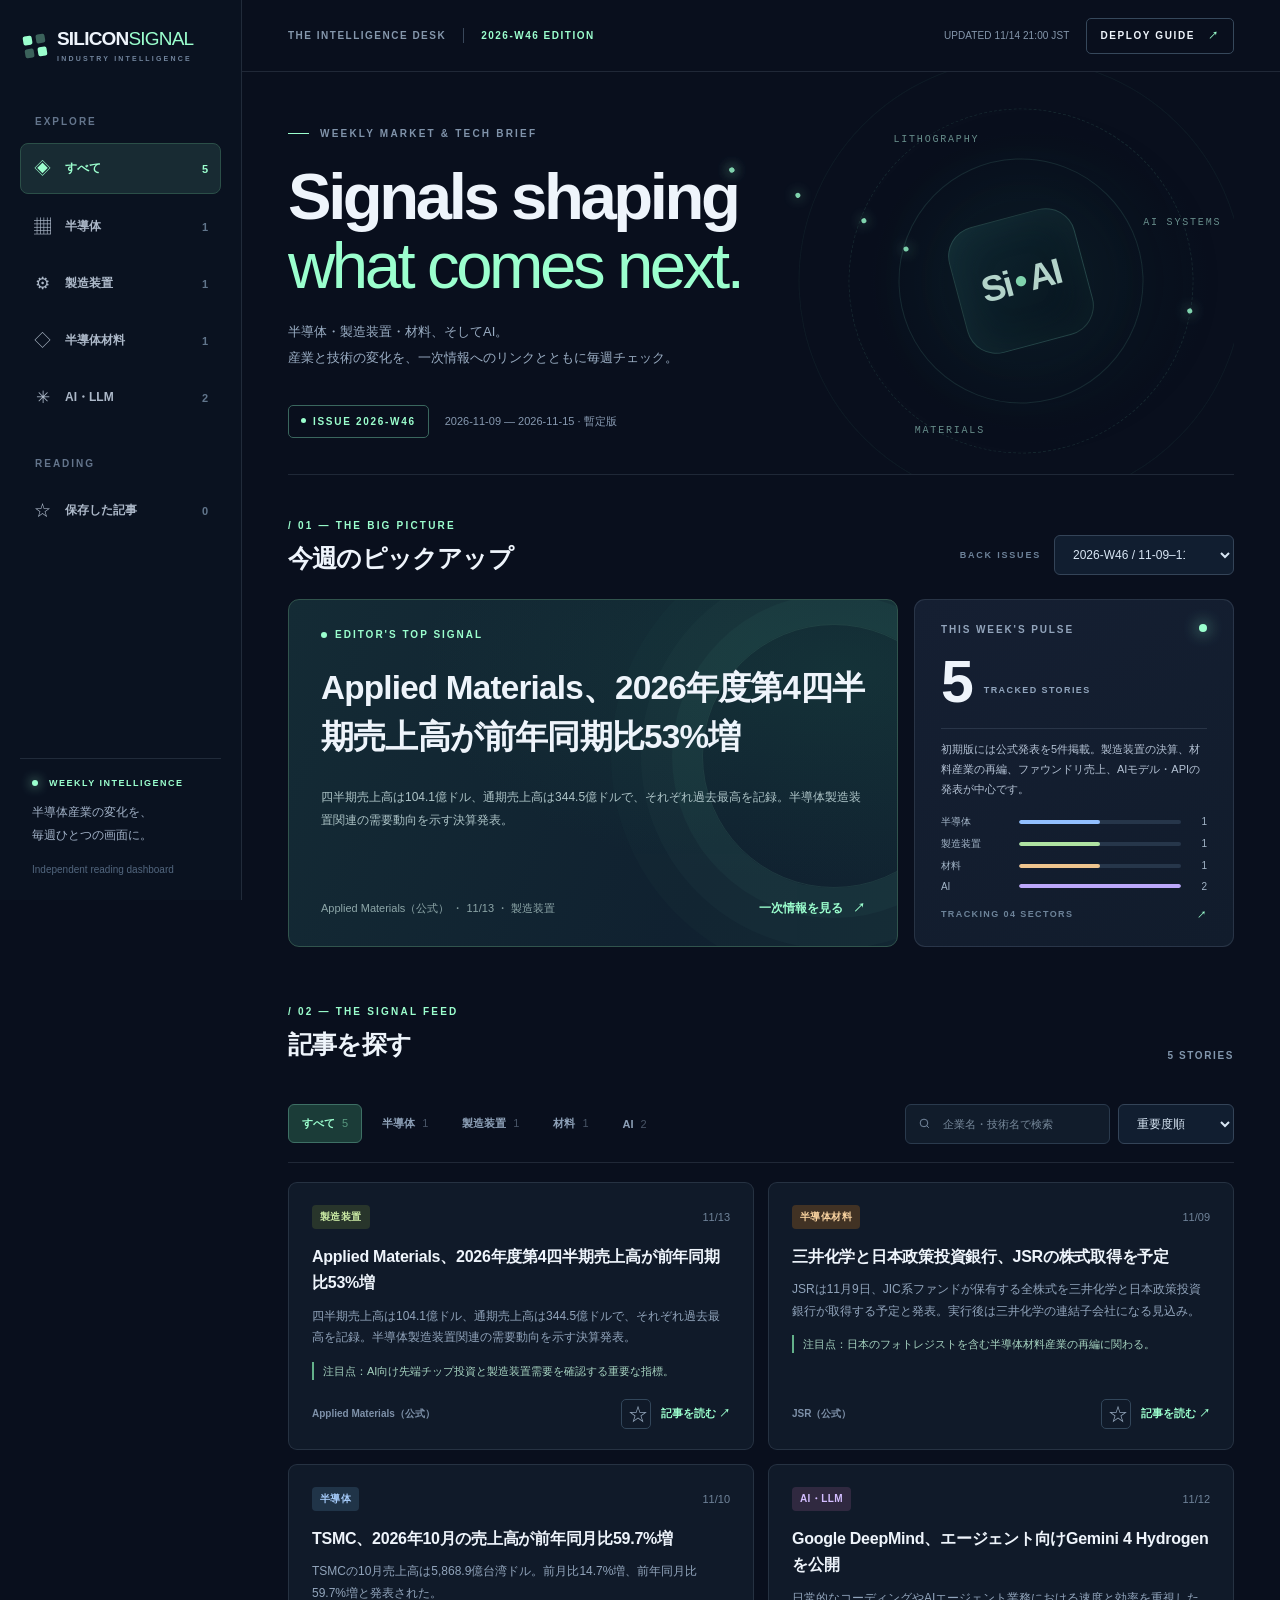
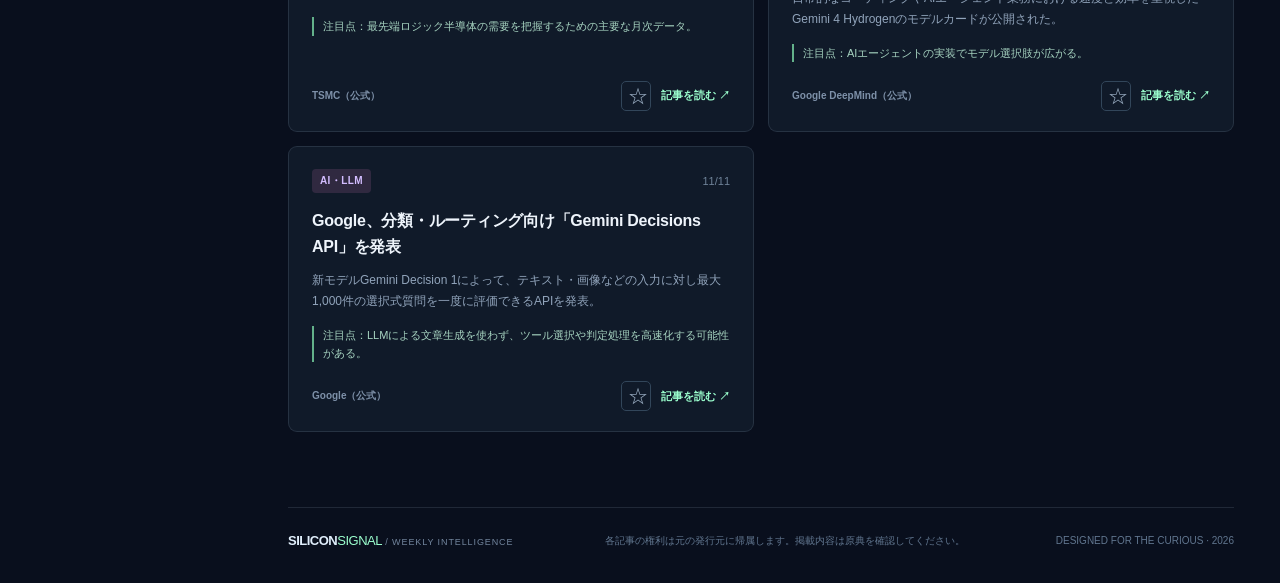
==== site/index.html @ 640c0cab "init" ====
<!doctype html>
<html lang="ja">
<head>
  <meta charset="UTF-8" />
  <meta name="viewport" content="width=device-width, initial-scale=1" />
  <meta name="theme-color" content="#090f1d" />
  <meta name="description" content="半導体・製造装置・材料・AIの重要ニュースを週次で俯瞰。一次情報へのリンク付きニュースダイジェスト。" />
  <title>SILICON SIGNAL — Semiconductor & AI Weekly</title>
  <link rel="stylesheet" href="./styles.css" />
</head>
<body>
  <div class="shell">
    <aside class="sidebar">
      <a class="brand" href="./" aria-label="SILICON SIGNAL ホーム">
        <span class="brand-symbol" aria-hidden="true"><span></span><span></span><span></span><span></span></span>
        <span class="brand-text">SILICON<span>SIGNAL</span><small>INDUSTRY INTELLIGENCE</small></span>
      </a>
      <p class="side-label">EXPLORE</p>
      <nav id="main-nav" class="nav" aria-label="カテゴリー"></nav>
      <p class="side-label side-label-second">READING</p>
      <button class="nav-item" data-action="bookmarks" type="button" aria-pressed="false"><span class="nav-icon">☆</span> 保存した記事 <span id="bookmark-count" class="nav-count">0</span></button>
      <div class="sidebar-foot">
        <div class="live-line"><span class="live-dot"></span> WEEKLY INTELLIGENCE</div>
        <p>半導体産業の変化を、<br>毎週ひとつの画面に。</p>
        <span>Independent reading dashboard</span>
      </div>
    </aside>
    <div class="main-wrap">
      <header class="topbar">
        <div class="topbar-left"><span class="eyebrow-muted">THE INTELLIGENCE DESK</span><span class="topbar-separator"></span><span class="topbar-edition" id="top-edition">WEEKLY REPORT</span></div>
        <div class="topbar-right"><span class="last-updated" id="last-updated">更新情報を読込中</span><a class="outline-link" href="https://docs.github.com/en/pages/getting-started-with-github-pages/configuring-a-publishing-source-for-your-github-pages-site" target="_blank" rel="noopener noreferrer" title="GitHub Pagesの公開手順を読む">DEPLOY GUIDE <span>↗</span></a></div>
      </header>
      <main>
        <section class="intro" aria-labelledby="heading-main">
          <div class="intro-copy"><div class="section-kicker"><span class="kicker-dash"></span> WEEKLY MARKET & TECH BRIEF</div><h1 id="heading-main">Signals shaping<br><em>what comes next.</em></h1><p>半導体・製造装置・材料、そしてAI。<br>産業と技術の変化を、一次情報へのリンクとともに毎週チェック。</p></div>
          <div class="intro-decoration" aria-hidden="true"><div class="orbit orbit-1"></div><div class="orbit orbit-2"></div><div class="orbit orbit-3"></div><div class="orbit-core">Si<span>•</span>AI</div><div class="orbit-tag tag-1">LITHOGRAPHY</div><div class="orbit-tag tag-2">AI SYSTEMS</div><div class="orbit-tag tag-3">MATERIALS</div></div>
          <div class="intro-meta"><div class="issue-chip"><span class="chip-dot"></span><span id="issue-number">ISSUE —</span></div><span id="issue-range">期間を読み込み中</span></div>
        </section>
        <section class="overview" aria-label="今週のハイライト"><div class="overview-heading"><div><div class="section-kicker accent">/ 01 — THE BIG PICTURE</div><h2>今週のピックアップ</h2></div><div class="edition-picker"><label for="edition-select">BACK ISSUES</label><select id="edition-select" aria-label="週を選択"></select></div></div>
          <div class="highlight-grid"><article class="lead-card" id="lead-card"><div class="skeleton"></div></article><div class="signal-panel"><div class="panel-top"><span>THIS WEEK'S PULSE</span><span class="pulse-indicator"></span></div><div class="signal-stat" id="weekly-total">—<small>TRACKED STORIES</small></div><div class="mini-divider"></div><p class="panel-description" id="overview-text">データを読み込んでいます。</p><div id="category-bars" class="category-bars"></div><div class="panel-bottom">TRACKING 04 SECTORS <span>↗</span></div></div></div>
        </section>
        <section class="news-section" aria-labelledby="heading-news"><div class="overview-heading news-heading"><div><div class="section-kicker accent">/ 02 — THE SIGNAL FEED</div><h2 id="heading-news">記事を探す</h2></div><div class="result-caption" id="result-count">— STORIES</div></div>
          <div class="filter-toolbar"><div class="filter-pills" id="filter-pills" role="group" aria-label="カテゴリーで絞り込む"></div><div class="toolbar-right"><label class="search-box"><svg aria-hidden="true" viewBox="0 0 24 24" fill="none" stroke="currentColor" stroke-width="1.8"><circle cx="11" cy="11" r="7"></circle><path d="m20 20-4-4"></path></svg><input id="search-input" type="search" placeholder="企業名・技術名で検索" aria-label="ニュース検索" /></label><select id="sort-select" class="sort-select" aria-label="並び替え"><option value="important">重要度順</option><option value="recent">新しい順</option></select></div></div>
          <div class="news-list" id="news-list" aria-live="polite"><div class="empty-state">ニュースを読み込み中...</div></div>
        </section>
        <footer class="footer"><div class="footer-brand">SILICON<span>SIGNAL</span><small> / WEEKLY INTELLIGENCE</small></div><div>各記事の権利は元の発行元に帰属します。掲載内容は原典を確認してください。</div><div>DESIGNED FOR THE CURIOUS · <span id="footer-year">2026</span></div></footer>
      </main>
    </div>
  </div>
  <script src="./app.js" defer></script>
</body>
</html>
---- site/styles.css ----
:root{color-scheme:dark;--bg:#090f1d;--bg2:#0c1424;--panel:#111c2e;--panel2:#142237;--line:rgba(186,205,231,.13);--muted:#8192aa;--text:#eef4fb;--teal:#baf3dc;--accent:#9bffce;--blue:#88afff;--purple:#c4acff;--gold:#f4cf9a;--sidebar:242px}
*{box-sizing:border-box}html{scroll-behavior:smooth}body{margin:0;background:var(--bg);color:var(--text);font-family:Inter,"Helvetica Neue",Arial,"Hiragino Kaku Gothic ProN","Noto Sans JP",Meiryo,sans-serif;-webkit-font-smoothing:antialiased;font-size:14px}button,input,select{font:inherit}a{color:inherit;text-decoration:none}button{cursor:pointer}button:focus-visible,input:focus-visible,select:focus-visible,a:focus-visible{outline:2px solid var(--accent);outline-offset:3px}::selection{background:#80d9b0;color:#07141a}.shell{display:flex;min-height:100vh}.sidebar{position:sticky;top:0;align-self:flex-start;display:flex;flex-direction:column;width:var(--sidebar);min-width:var(--sidebar);height:100vh;padding:28px 20px 24px;border-right:1px solid var(--line);background:#0a1220}.brand{display:flex;gap:11px;align-items:center;margin:1px 4px 54px}.brand-symbol{display:grid;grid-template-columns:repeat(2,9px);gap:4px;transform:rotate(-9deg)}.brand-symbol span{width:9px;height:9px;background:var(--accent);border-radius:2px}.brand-symbol span:nth-child(2),.brand-symbol span:nth-child(3){opacity:.34}.brand-text{font-size:19px;font-weight:850;letter-spacing:-.8px;line-height:1}.brand-text>span{font-weight:330;color:var(--accent)}.brand-text small{display:block;font-size:7px;letter-spacing:2.2px;margin-top:7px;color:#71849c;font-weight:600}.side-label{font-size:10px;letter-spacing:2px;color:#64758c;margin:0 15px 16px;font-weight:800}.side-label-second{margin-top:36px}.nav{display:flex;flex-direction:column;gap:7px}.nav-item{width:100%;border:1px solid transparent;background:transparent;color:#acb8c8;padding:13px 12px;display:flex;gap:13px;align-items:center;border-radius:8px;text-align:left;font-size:12px;font-weight:650;transition:.15s}.nav-item:hover{background:#152136;color:var(--text)}.nav-item.active{background:#182b33;border-color:#2b4f48;color:var(--accent)}.nav-icon{font-size:17px;width:19px;text-align:center;font-weight:400}.nav-count{margin-left:auto;color:#61758b;font-size:11px}.nav-item.active .nav-count{color:var(--accent)}.sidebar-foot{margin-top:auto;padding:19px 12px 0;border-top:1px solid var(--line)}.live-line{font-size:9px;letter-spacing:1.5px;color:var(--accent);font-weight:800}.live-dot{display:inline-block;background:var(--accent);width:6px;height:6px;border-radius:50%;margin-right:7px;box-shadow:0 0 12px #9bffce}.sidebar-foot p{font-size:12px;color:#a0b0c5;line-height:1.9;margin:13px 0}.sidebar-foot>span{font-size:10px;color:#52667e}.main-wrap{flex:1;min-width:0}.topbar{height:72px;padding:0 46px;border-bottom:1px solid var(--line);display:flex;align-items:center;justify-content:space-between}.topbar-left,.topbar-right{display:flex;align-items:center;gap:17px}.eyebrow-muted,.topbar-edition,.last-updated{font-size:10px;letter-spacing:1.5px;font-weight:750;color:#8597ac}.topbar-separator{width:1px;height:15px;background:#39475a}.topbar-edition{color:var(--accent)}.last-updated{letter-spacing:.1px;font-weight:450}.outline-link{font-size:10px;letter-spacing:1.6px;padding:10px 13px;border:1px solid #36485b;border-radius:5px;font-weight:750}.outline-link span{color:var(--accent);margin-left:9px}main{max-width:1520px;margin:auto;padding:0 46px}.intro{position:relative;overflow:hidden;min-height:390px;padding:56px 0 36px;border-bottom:1px solid var(--line)}.section-kicker{display:flex;align-items:center;gap:11px;font-size:10px;letter-spacing:2.2px;color:#8093aa;font-weight:800}.kicker-dash{height:1px;width:21px;background:var(--accent)}.intro h1{font-size:clamp(43px,5.1vw,76px);letter-spacing:-3.4px;font-weight:760;line-height:1.06;margin:23px 0 19px;position:relative;z-index:2}.intro h1 em{font-style:normal;color:var(--accent);font-weight:420}.intro-copy>p{color:#9aadc3;font-size:13px;line-height:2;position:relative;z-index:2}.intro-meta{margin-top:34px;display:flex;align-items:center;gap:16px;color:#8799b0;font-size:11px}.issue-chip{border:1px solid #3a675e;border-radius:5px;color:var(--accent);font-size:10px;letter-spacing:1.7px;padding:10px 12px;font-weight:800}.chip-dot{display:inline-block;width:5px;height:5px;background:var(--accent);margin-right:7px;border-radius:50%;vertical-align:2px}.intro-decoration{width:45%;height:410px;position:absolute;right:0;top:0;opacity:.82;background:radial-gradient(ellipse at 53% 51%,#153a3b42,transparent 59%)}.orbit{position:absolute;border:1px solid #40716b55;left:50%;top:51%;transform:translate(-50%,-50%) rotate(-24deg);border-radius:50%}.orbit-1{width:245px;height:245px}.orbit-2{width:345px;height:345px;border-style:dashed;border-color:#4d8f7e3b}.orbit-3{width:445px;height:445px;border-color:#4d8f7e1c}.orbit:before,.orbit:after{content:"";position:absolute;border-radius:50%;background:var(--accent);width:5px;height:5px;box-shadow:0 0 13px var(--accent)}.orbit-1:before{left:27px;top:43px}.orbit-2:after{right:27px;bottom:73px}.orbit-core{position:absolute;left:50%;top:51%;transform:translate(-50%,-50%);display:flex;align-items:center;justify-content:center;width:130px;height:130px;border-radius:30px;border:1px solid #6aaf9c50;box-shadow:0 0 110px #21635425,inset 0 0 40px #3e736b28;background:linear-gradient(135deg,#122e36,#07151e);font-weight:800;font-size:36px;letter-spacing:-2px;color:#d9fff0;transform:translate(-50%,-50%) rotate(-15deg)}.orbit-core span{color:var(--accent);padding:0 4px}.orbit-tag{position:absolute;color:#7ca9a3;font-family:monospace;font-size:10px;letter-spacing:1.8px}.tag-1{top:62px;left:20%}.tag-2{right:3%;top:145px}.tag-3{bottom:46px;left:25%}.overview,.news-section{padding-top:45px}.overview-heading{display:flex;align-items:flex-end;justify-content:space-between;gap:15px;margin-bottom:24px}.accent{color:var(--accent)}h2{font-size:25px;letter-spacing:-.8px;margin:11px 0 0;font-weight:760}.edition-picker{display:flex;align-items:center;gap:13px}.edition-picker label{font-size:9px;letter-spacing:1.8px;color:#6d8299;font-weight:800}select{background:#111e30;border:1px solid #344458;color:#d8e6f4;padding:11px 32px 11px 14px;border-radius:6px;font-size:12px;outline:0;max-width:180px}.highlight-grid{display:grid;grid-template-columns:minmax(0,1.62fr) minmax(260px,.85fr);gap:16px}.lead-card{min-height:318px;padding:29px 32px;position:relative;overflow:hidden;border:1px solid #31544d;border-radius:11px;background:radial-gradient(ellipse at 90% 20%,#205d4c47,transparent 54%),linear-gradient(115deg,#142b35,#102130 71%,#112431);display:flex;flex-direction:column;align-items:flex-start}.lead-card:after{content:"";position:absolute;top:24px;right:-69px;width:262px;height:262px;border:1px solid #63ac9160;border-radius:50%;box-shadow:0 0 0 30px #4d8e7930,0 0 0 61px #4d8e7921,0 0 0 91px #4d8e7915;opacity:.42}.featured-chip{font-size:10px;font-weight:800;letter-spacing:2px;color:var(--accent);display:flex;align-items:center;gap:8px;position:relative;z-index:1}.featured-chip:before{content:"";width:6px;height:6px;background:var(--accent);border-radius:50%}.feature-title{font-size:clamp(24px,2.6vw,37px);letter-spacing:-.8px;line-height:1.45;max-width:640px;margin:24px 0 13px;position:relative;z-index:1}.feature-summary{font-size:12px;color:#aec5c8;line-height:1.9;max-width:640px;position:relative;z-index:1}.feature-footer{display:flex;width:100%;align-items:center;justify-content:space-between;gap:15px;margin-top:auto;padding-top:23px;position:relative;z-index:1;font-size:11px;color:#8da6a8}.feature-footer a{font-size:12px;color:var(--accent);font-weight:750;white-space:nowrap}.feature-footer a span{margin-left:7px}.signal-panel{padding:24px 26px;background:linear-gradient(145deg,#151f32,#111c2c);border:1px solid var(--line);border-radius:11px;min-height:318px}.panel-top{display:flex;justify-content:space-between;font-size:10px;font-weight:800;letter-spacing:1.9px;color:#92a4bb}.pulse-indicator{width:8px;height:8px;background:var(--accent);border-radius:100%;box-shadow:0 0 16px #90fbd1}.signal-stat{font-size:59px;letter-spacing:-3px;font-weight:780;margin:18px 0 16px;line-height:1}.signal-stat small{font-size:9px;letter-spacing:1.4px;color:#91a5bd;font-weight:700;margin-left:13px;vertical-align:9px}.mini-divider{height:1px;background:var(--line)}.panel-description{font-size:11px;color:#b4c2d4;line-height:1.8;min-height:38px}.category-bars{display:grid;gap:8px;margin:15px 0}.bar-line{display:grid;grid-template-columns:70px 1fr 18px;align-items:center;gap:8px;font-size:10px;color:#a3b5c8}.bar-track{height:4px;background:#26364a;border-radius:5px;overflow:hidden}.bar-fill{height:100%;border-radius:5px;background:var(--accent)}.bar-count{text-align:right}.panel-bottom{font-size:9px;font-weight:750;letter-spacing:1.4px;color:#6d8399;display:flex;justify-content:space-between;margin-top:17px}.panel-bottom span{color:var(--accent)}.news-section{padding-top:59px}.result-caption{font-size:10px;letter-spacing:1.6px;color:#8297ae;font-weight:750}.filter-toolbar{display:flex;justify-content:space-between;align-items:center;gap:14px;padding:19px 0 18px;border-bottom:1px solid var(--line)}.filter-pills{display:flex;align-items:center;gap:6px;flex-wrap:wrap}.filter-pill{border:1px solid transparent;background:transparent;color:#8da0b7;padding:11px 13px;border-radius:6px;font-size:11px;font-weight:650;white-space:nowrap}.filter-pill:hover{background:#192638;color:#d8e9f8}.filter-pill.active{background:#1b3c38;color:var(--accent);border-color:#3e7065}.filter-pill .pill-count{opacity:.48;margin-left:7px;font-weight:450}.toolbar-right{display:flex;gap:8px}.search-box{height:40px;display:flex;align-items:center;gap:10px;background:#111c2b;border:1px solid #2a3a4d;border-radius:6px;padding:0 12px;min-width:205px}.search-box svg{width:15px;height:15px;color:#788ba1}.search-box input{width:100%;background:transparent;border:0;color:var(--text);font-size:11px;outline:0}.search-box input::placeholder{color:#77899b}.sort-select{padding-top:8px;padding-bottom:8px}.news-list{display:grid;grid-template-columns:repeat(2,minmax(0,1fr));gap:14px;margin:19px 0 75px}.story-card{padding:22px 23px 20px;background:#101a29;border:1px solid var(--line);border-radius:9px;display:flex;flex-direction:column;min-height:235px;transition:transform .16s,border-color .16s,background .16s}.story-card:hover{transform:translateY(-2px);border-color:#456458;background:#142235}.story-top{display:flex;justify-content:space-between;gap:10px;align-items:center}.category-badge{font-size:10px;font-weight:750;letter-spacing:.4px;padding:5px 8px;border-radius:4px}.category-badge.semiconductor{background:#203448;color:#a5cbfa}.category-badge.equipment{background:#28352b;color:#c9e8a3}.category-badge.materials{background:#413224;color:#f9d3a0}.category-badge.ai{background:#302940;color:#d3bdff}.story-date{color:#70849a;font-size:11px;font-variant-numeric:tabular-nums}.story-title{font-size:16px;line-height:1.65;letter-spacing:-.25px;margin:15px 0 9px;font-weight:750}.story-summary{font-size:12px;line-height:1.8;color:#91a4bb;margin:0}.story-why{font-size:11px;color:#a6d3c0;border-left:2px solid #63b18a;margin:13px 0 0;padding-left:9px;line-height:1.65}.story-bottom{display:flex;justify-content:space-between;align-items:center;gap:10px;margin-top:auto;padding-top:19px}.source-label{color:#7e91a9;font-size:10px;font-weight:650}.story-actions{display:flex;align-items:center;gap:10px}.save-btn{border:1px solid #32465a;color:#9aadc2;background:transparent;border-radius:5px;width:30px;height:30px;font-size:20px;line-height:24px}.save-btn.saved{background:#23493c;color:var(--accent);border-color:#3c7c62}.source-link{font-size:11px;font-weight:750;color:var(--accent)}.source-link:hover,.feature-footer a:hover{text-decoration:underline}.empty-state{grid-column:1/-1;min-height:200px;border:1px dashed #314357;border-radius:9px;display:flex;align-items:center;justify-content:center;text-align:center;color:#8da5b9;line-height:1.7;padding:30px}.footer{border-top:1px solid var(--line);padding:25px 0 35px;display:flex;align-items:center;justify-content:space-between;gap:20px;color:#61768f;font-size:10px}.footer-brand{color:#e0eefb;font-weight:800;letter-spacing:-.5px;font-size:13px;white-space:nowrap}.footer-brand>span{color:var(--accent);font-weight:400}.footer-brand small{font-size:9px;color:#73869e;font-weight:500;letter-spacing:.9px}.skeleton{width:80%;height:190px;border-radius:5px;background:linear-gradient(90deg,#203e42,#325c56,#203e42);background-size:200% 100%;animation:shimmer 1.5s infinite}@keyframes shimmer{to{background-position:-200% 0}}@media(max-width:1190px){:root{--sidebar:207px}.sidebar{padding-left:12px;padding-right:12px}.topbar{padding:0 28px}main{padding:0 28px}.intro-decoration{right:-70px}.news-list{grid-template-columns:repeat(2,minmax(0,1fr))}.filter-toolbar{flex-wrap:wrap}.toolbar-right{margin-left:auto}}@media(max-width:900px){.sidebar{width:73px;min-width:73px;padding:24px 10px}.brand{margin:0 0 47px 17px}.brand-text,.side-label,.sidebar-foot,.nav-item .nav-count{display:none}.nav-item{font-size:0;justify-content:center;padding:13px 0}.nav-icon{font-size:21px}.side-label-second{margin-top:25px}.intro-decoration{opacity:.45;right:-150px}.highlight-grid{grid-template-columns:1fr}.signal-panel{min-height:0;display:grid;grid-template-columns:1fr 1fr;column-gap:25px}.panel-top,.mini-divider,.panel-bottom{grid-column:1/-1}.signal-stat{margin-bottom:5px}.category-bars{grid-column:2;grid-row:2/5}.panel-description{grid-column:1;grid-row:3/5}}@media(max-width:650px){.shell{display:block}.sidebar{z-index:20;width:100%;min-width:0;height:62px;top:0;flex-direction:row;align-items:center;position:sticky;padding:0 17px;border-right:0;border-bottom:1px solid var(--line)}.brand{margin:0 auto 0 0;gap:9px}.brand-text{display:block;font-size:17px}.brand-text small{font-size:6px;letter-spacing:1.8px}.brand-symbol{grid-template-columns:repeat(2,7px);gap:3px}.brand-symbol span{width:7px;height:7px}.sidebar .nav{flex-direction:row;gap:3px}.sidebar .nav-item{min-width:35px;width:35px;height:38px;border-radius:6px}.sidebar .nav-item:nth-child(2),.sidebar .nav-item:nth-child(3),.sidebar .nav-item:nth-child(4){display:none}.sidebar>.nav-item,.sidebar>.side-label{display:none}.topbar{height:51px;padding:0 19px}.eyebrow-muted{font-size:9px}.topbar-edition{font-size:9px}.last-updated{display:none}.outline-link{padding:8px 10px;font-size:9px}main{padding:0 18px}.intro{padding-top:40px;min-height:345px}.intro h1{font-size:45px;letter-spacing:-2.4px}.intro-copy>p{font-size:11px}.intro-decoration{right:-200px;width:70%;opacity:.23}.intro-meta{gap:10px;flex-wrap:wrap;margin-top:29px;font-size:10px}.overview,.news-section{padding-top:37px}.overview-heading{align-items:flex-start}.edition-picker{flex-direction:column;align-items:flex-end;gap:6px}.edition-picker label{font-size:8px}h2{font-size:23px}.lead-card{padding:22px 20px;min-height:310px}.feature-title{font-size:24px}.feature-summary{font-size:11px}.signal-panel{padding:22px;grid-template-columns:1fr 1fr;gap:10px}.signal-stat{font-size:49px}.signal-stat small{display:block;font-size:8px;margin:8px 0}.panel-description{font-size:10px}.category-bars{margin:10px 0}.filter-toolbar{display:block}.filter-pills{display:flex;overflow-x:auto;flex-wrap:nowrap;margin:0 -18px 15px;padding:0 18px 3px;scrollbar-width:none}.filter-pills::-webkit-scrollbar{display:none}.filter-pill{padding:9px 11px}.toolbar-right{display:grid;grid-template-columns:minmax(0,1fr) auto}.search-box{min-width:0}.news-list{grid-template-columns:1fr;gap:12px;margin-bottom:50px}.story-card{min-height:215px}.footer{flex-wrap:wrap;justify-content:flex-start;gap:10px;font-size:9px}.footer-brand{width:100%}}
@media(max-width:650px){
  .sidebar>.side-label{display:none}
  .sidebar>.nav-item{display:flex;width:38px;min-width:38px;height:38px;padding:0;margin-left:4px;justify-content:center;font-size:0}
  .sidebar>.nav-item .nav-icon{font-size:21px}
  .overview>.overview-heading{flex-direction:column;align-items:stretch;gap:12px}
  .overview>.overview-heading .edition-picker{align-self:flex-end;flex-direction:row;align-items:center}
}
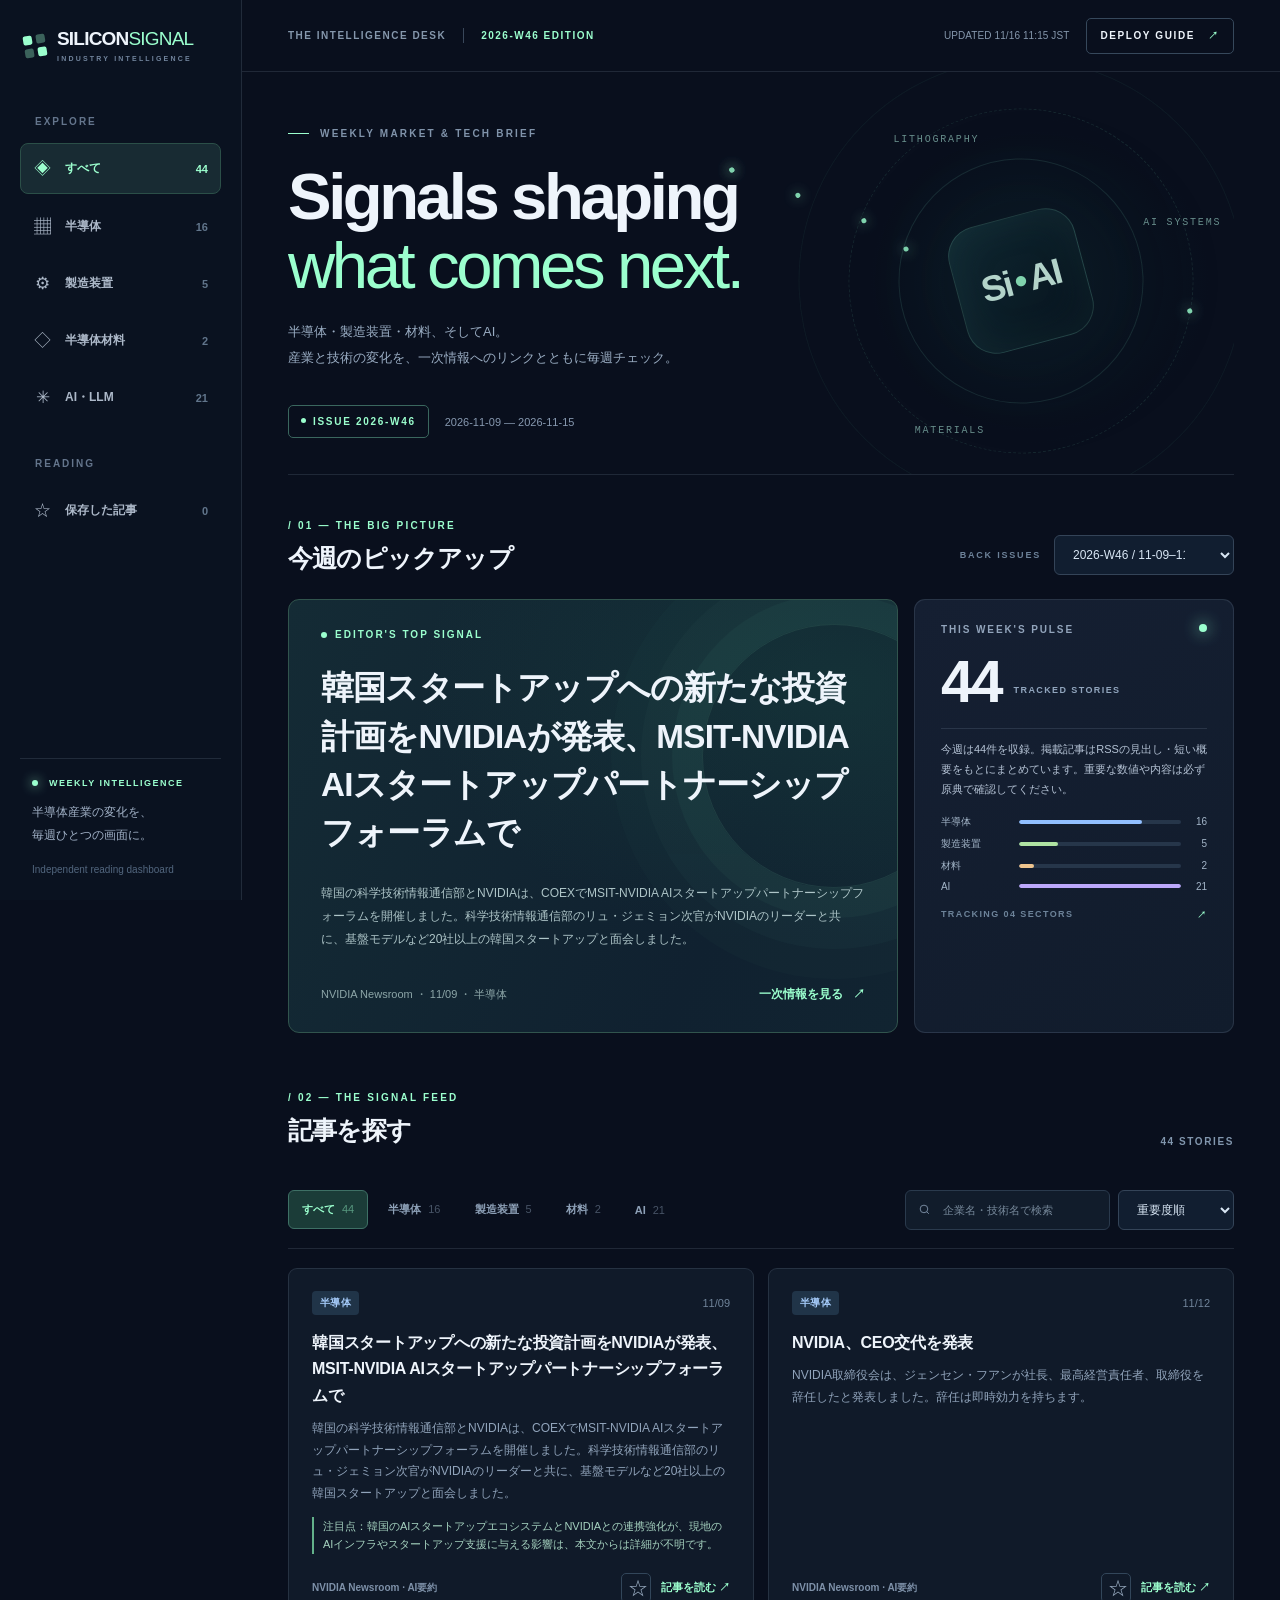
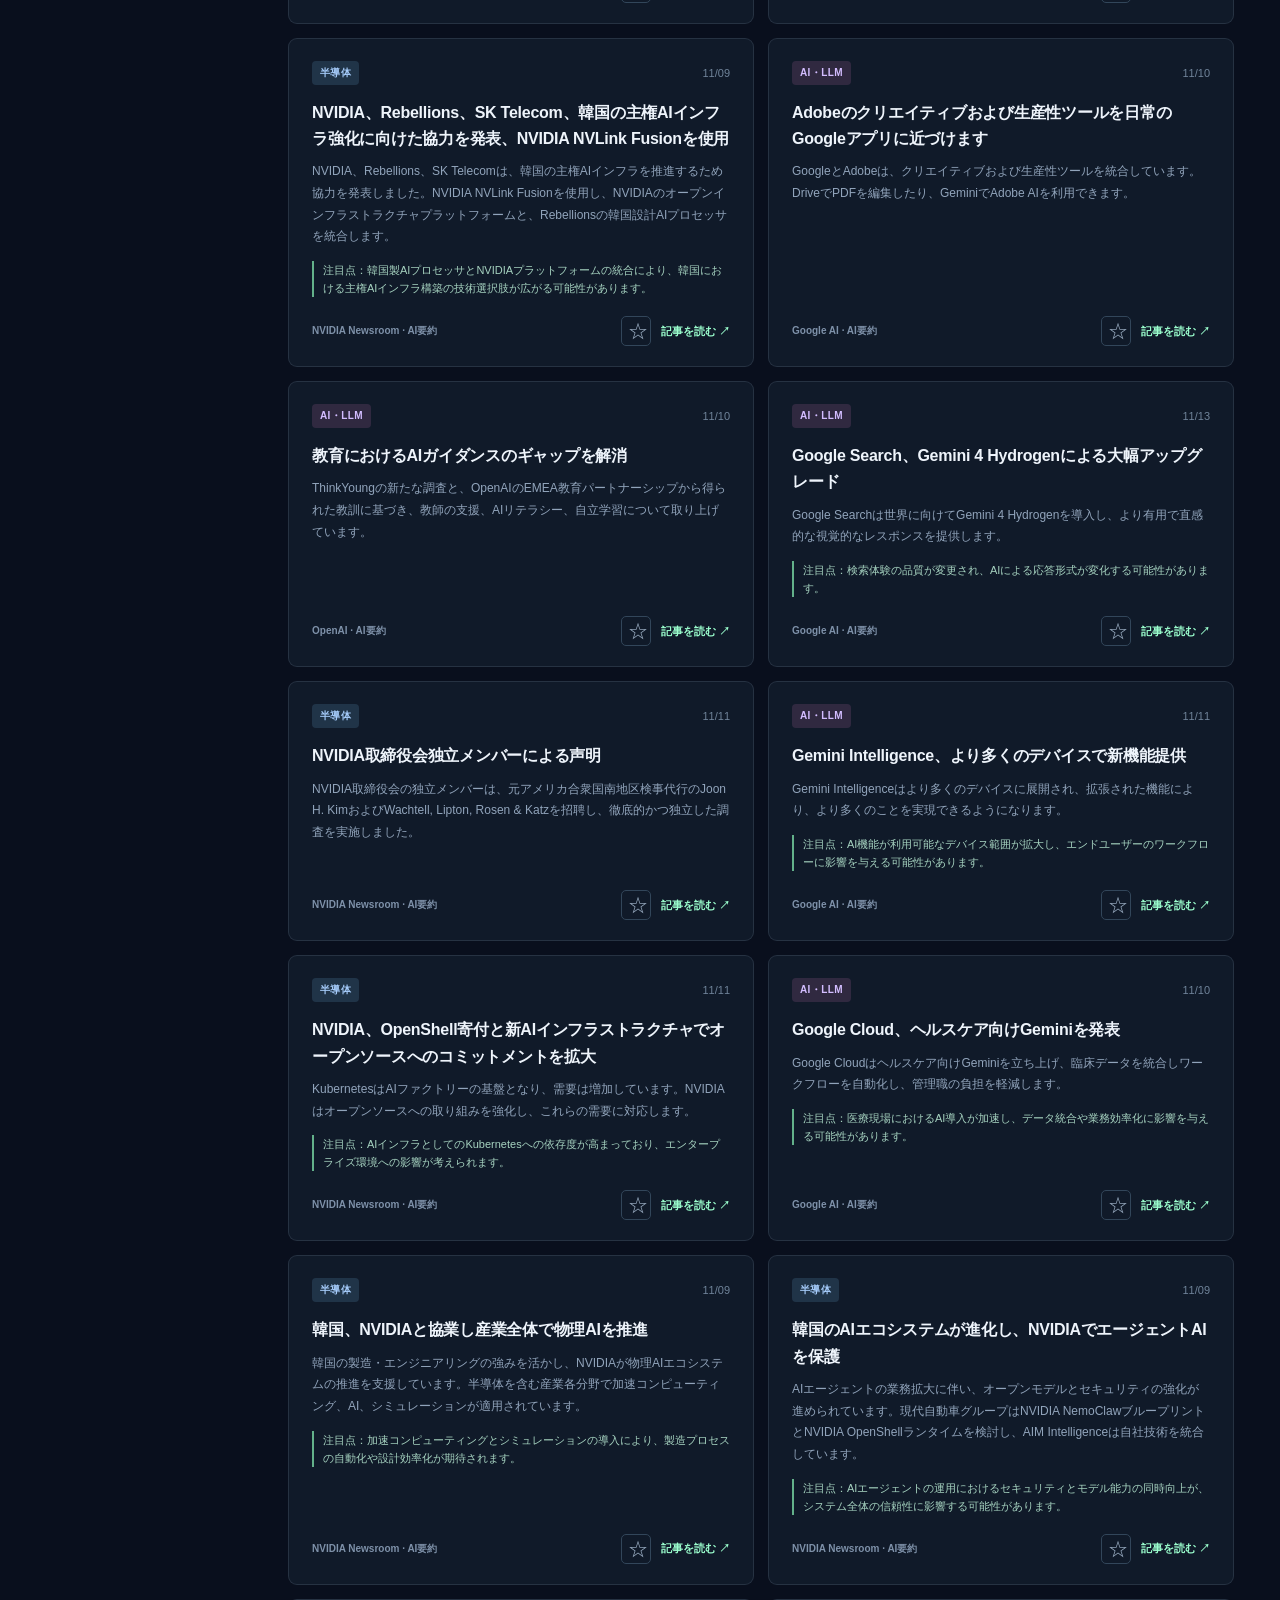
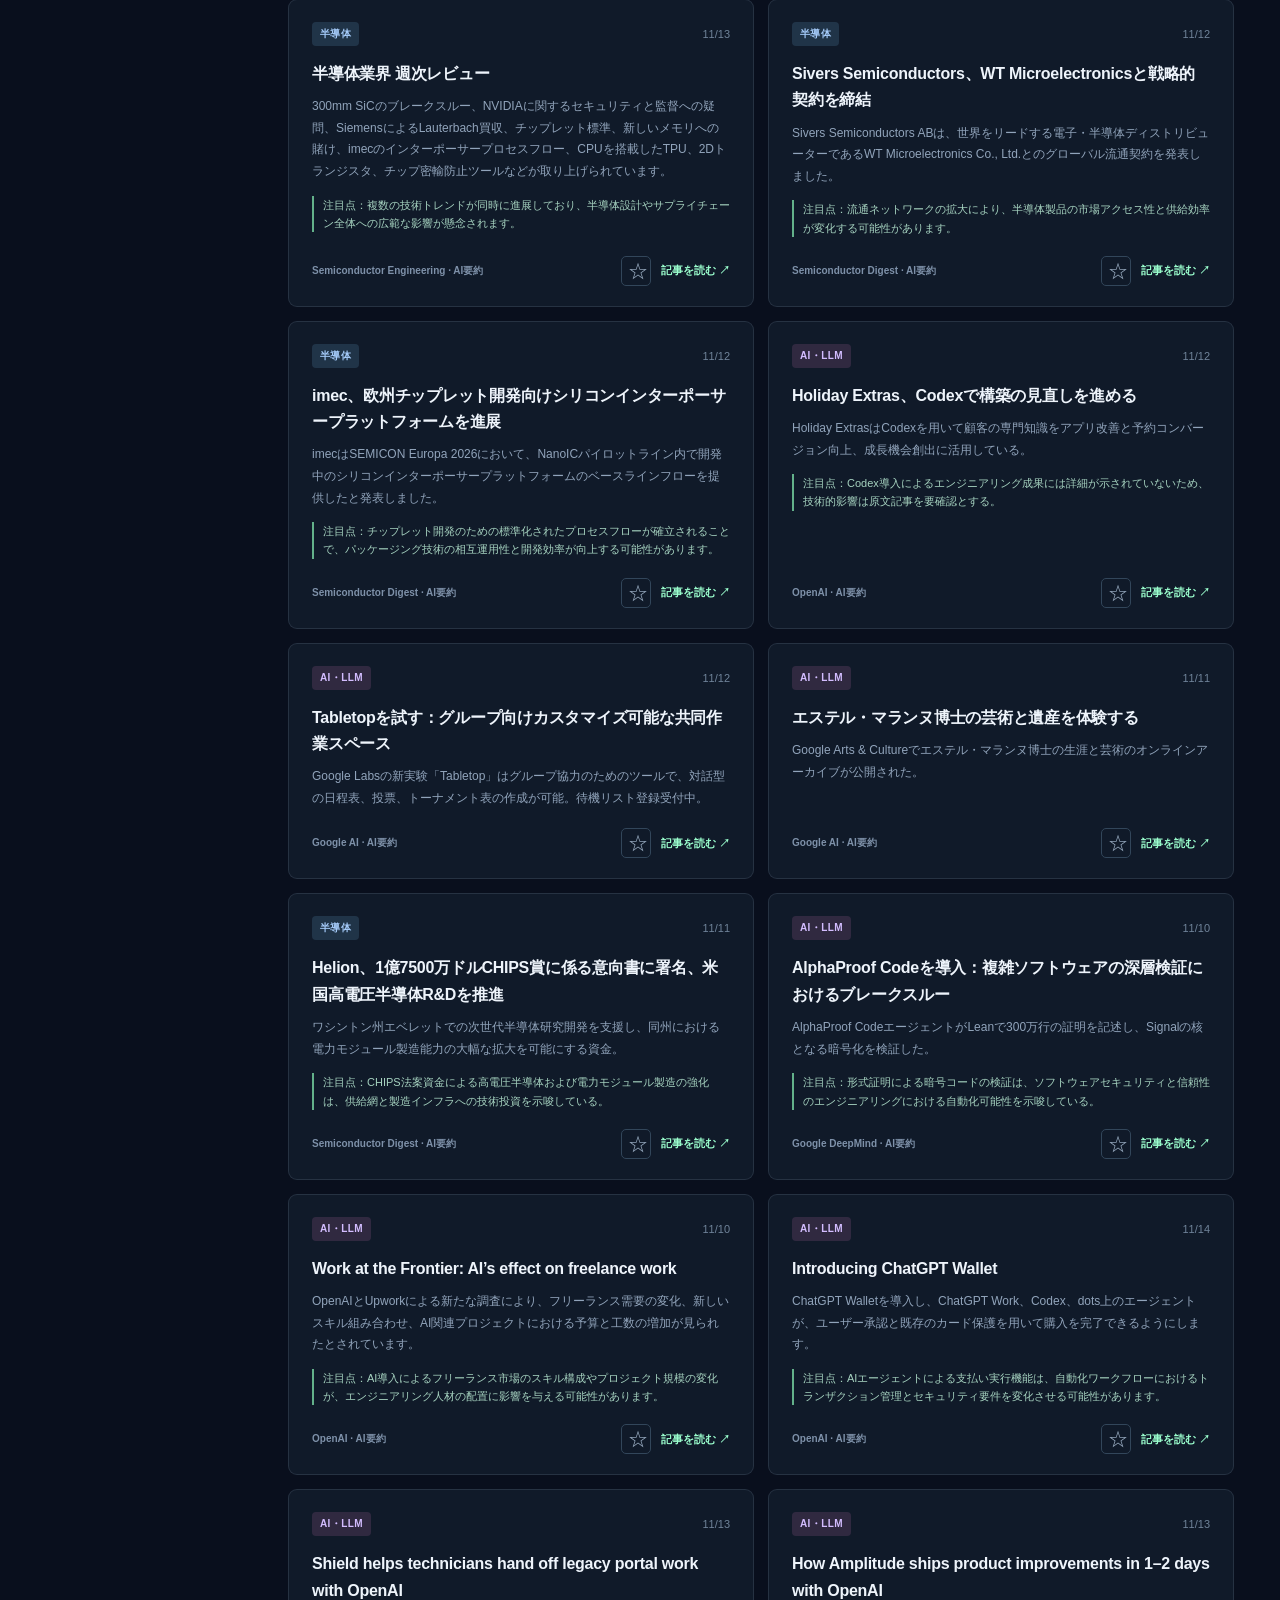
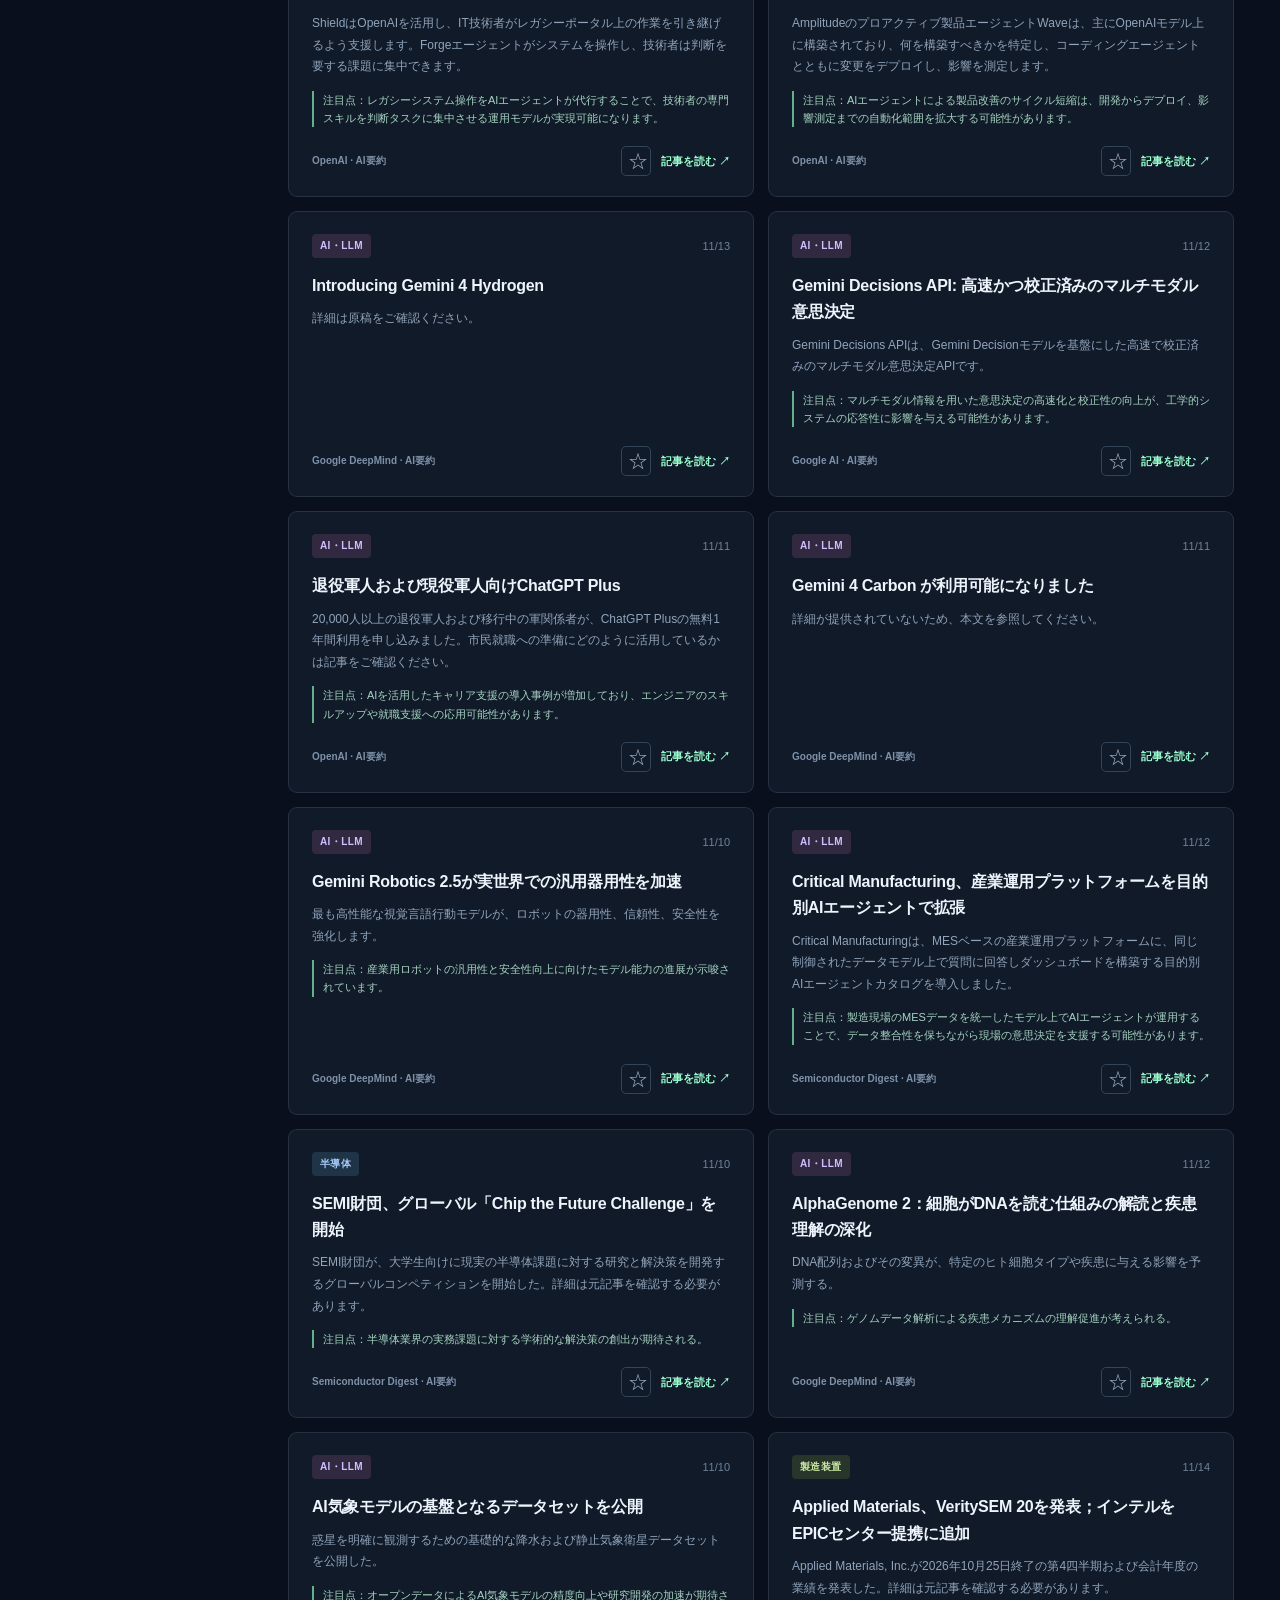
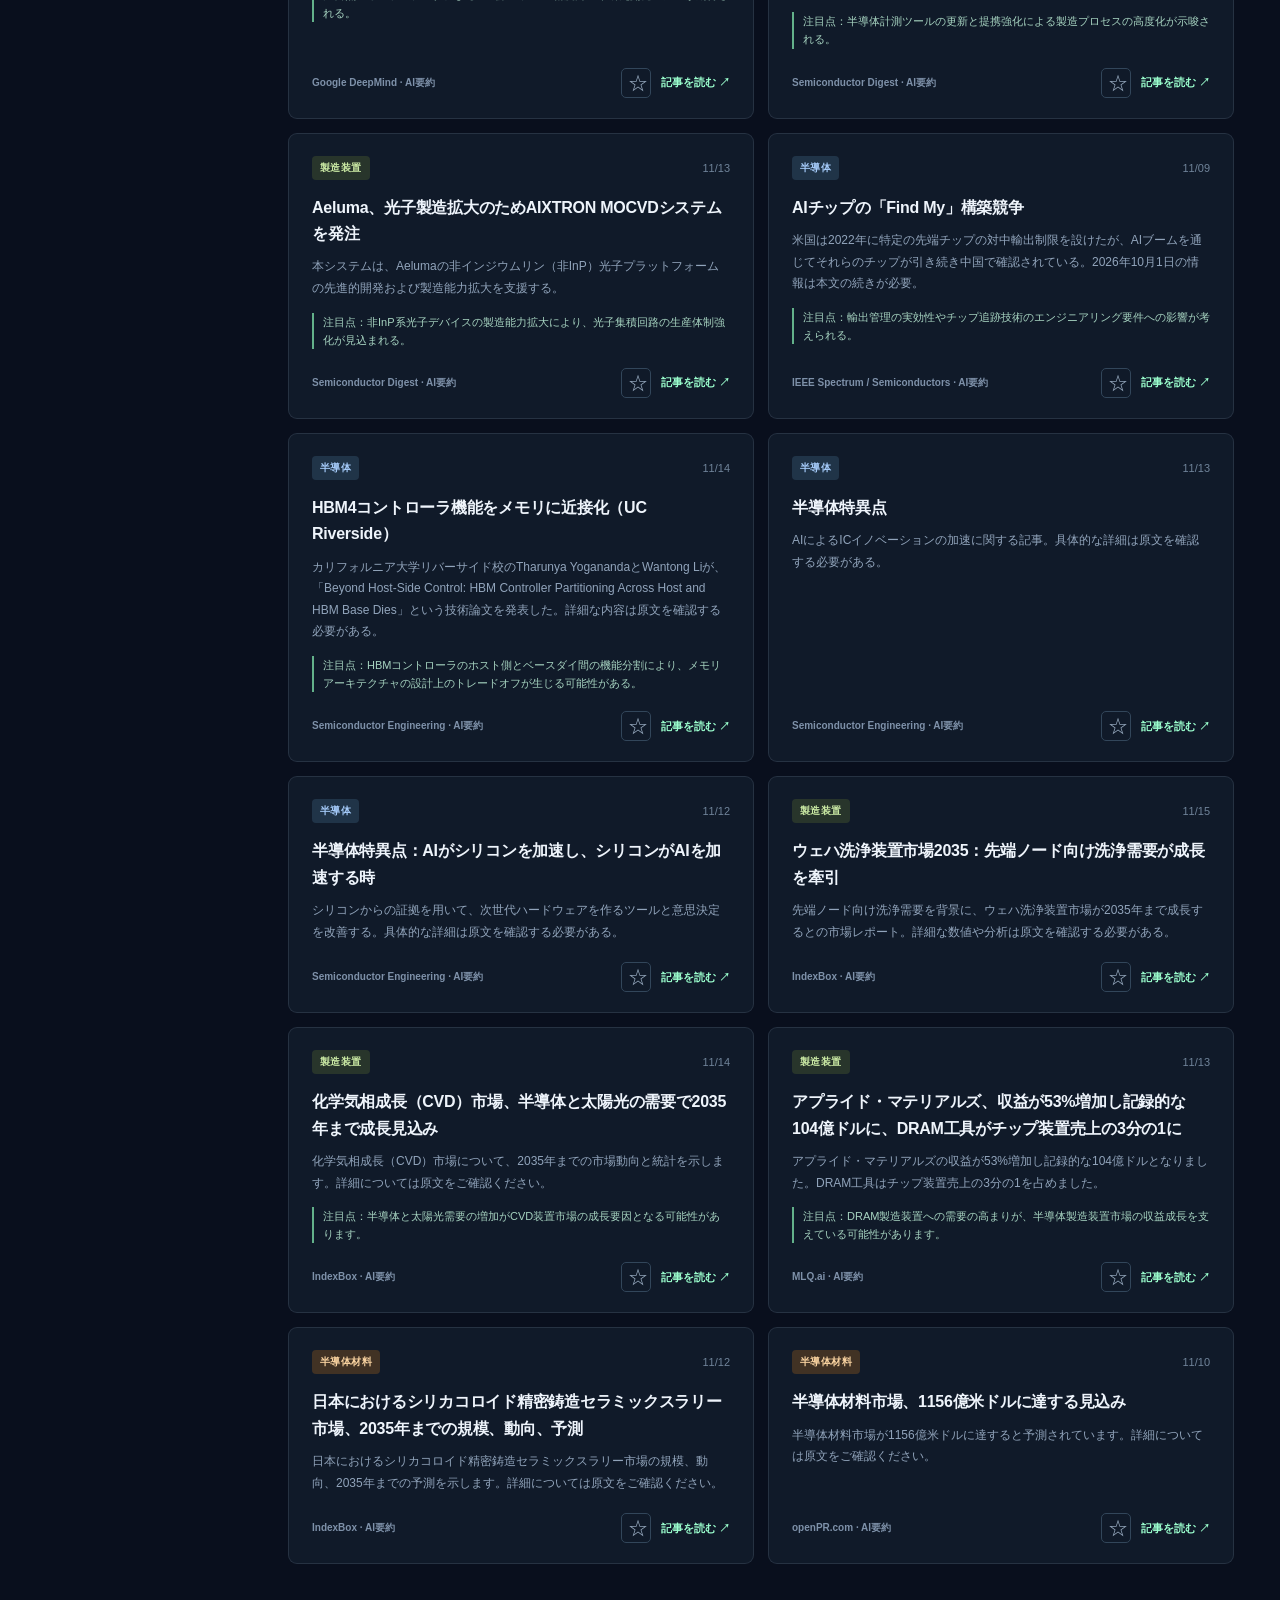
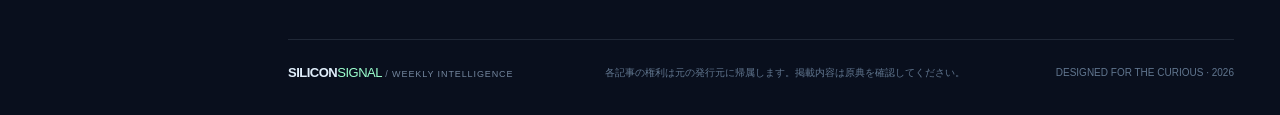
==== commit 73c30136: "fix: description content" ====
--- a/site/index.html
+++ b/site/index.html
@@ -4,7 +4,7 @@
   <meta charset="UTF-8" />
   <meta name="viewport" content="width=device-width, initial-scale=1" />
   <meta name="theme-color" content="#090f1d" />
-  <meta name="description" content="半導体・製造装置・材料・AIの重要ニュースを週次で俯瞰。一次情報へのリンク付きニュースダイジェスト。" />
+  <meta name="description" content="半導体デバイス・半導体製造装置・半導体材料・AIの重要ニュースを週次で俯瞰。一次情報へのリンク付きニュースダイジェスト。" />
   <title>SILICON SIGNAL — Semiconductor & AI Weekly</title>
   <link rel="stylesheet" href="./styles.css" />
 </head>
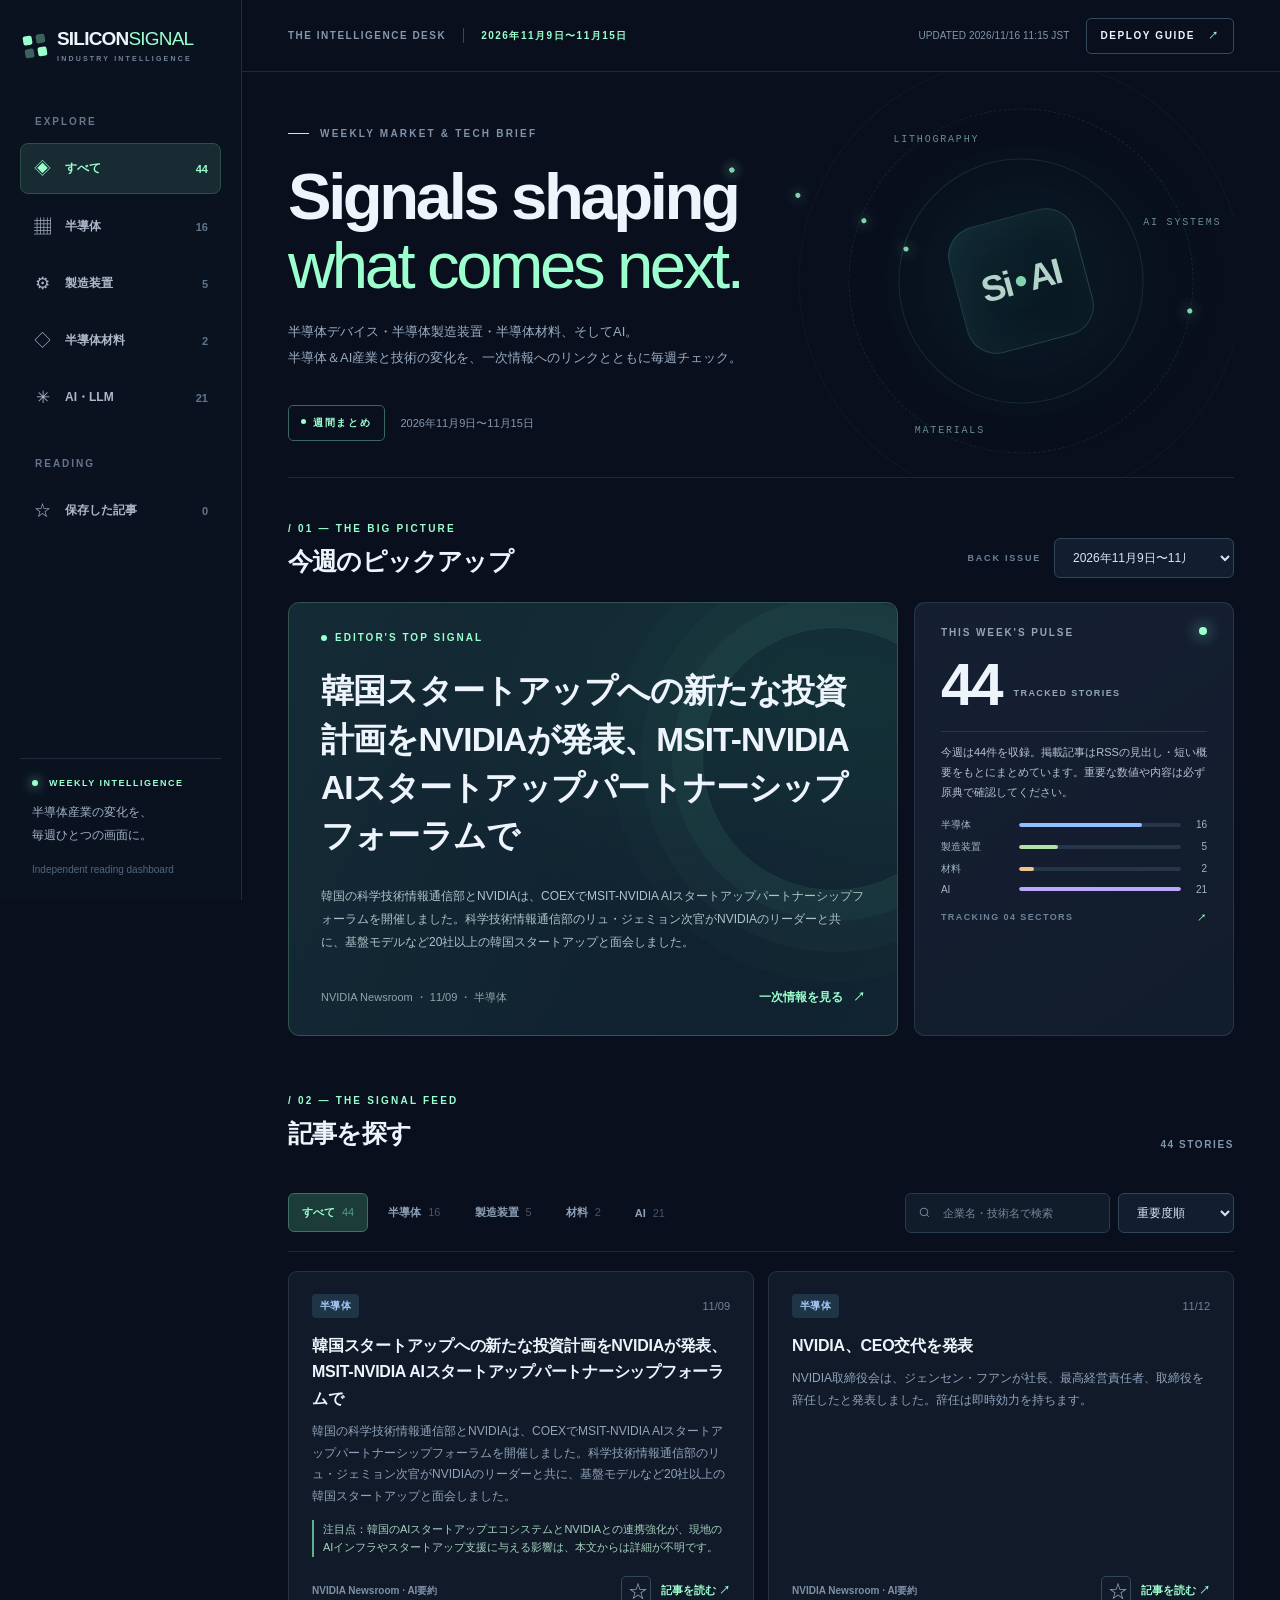
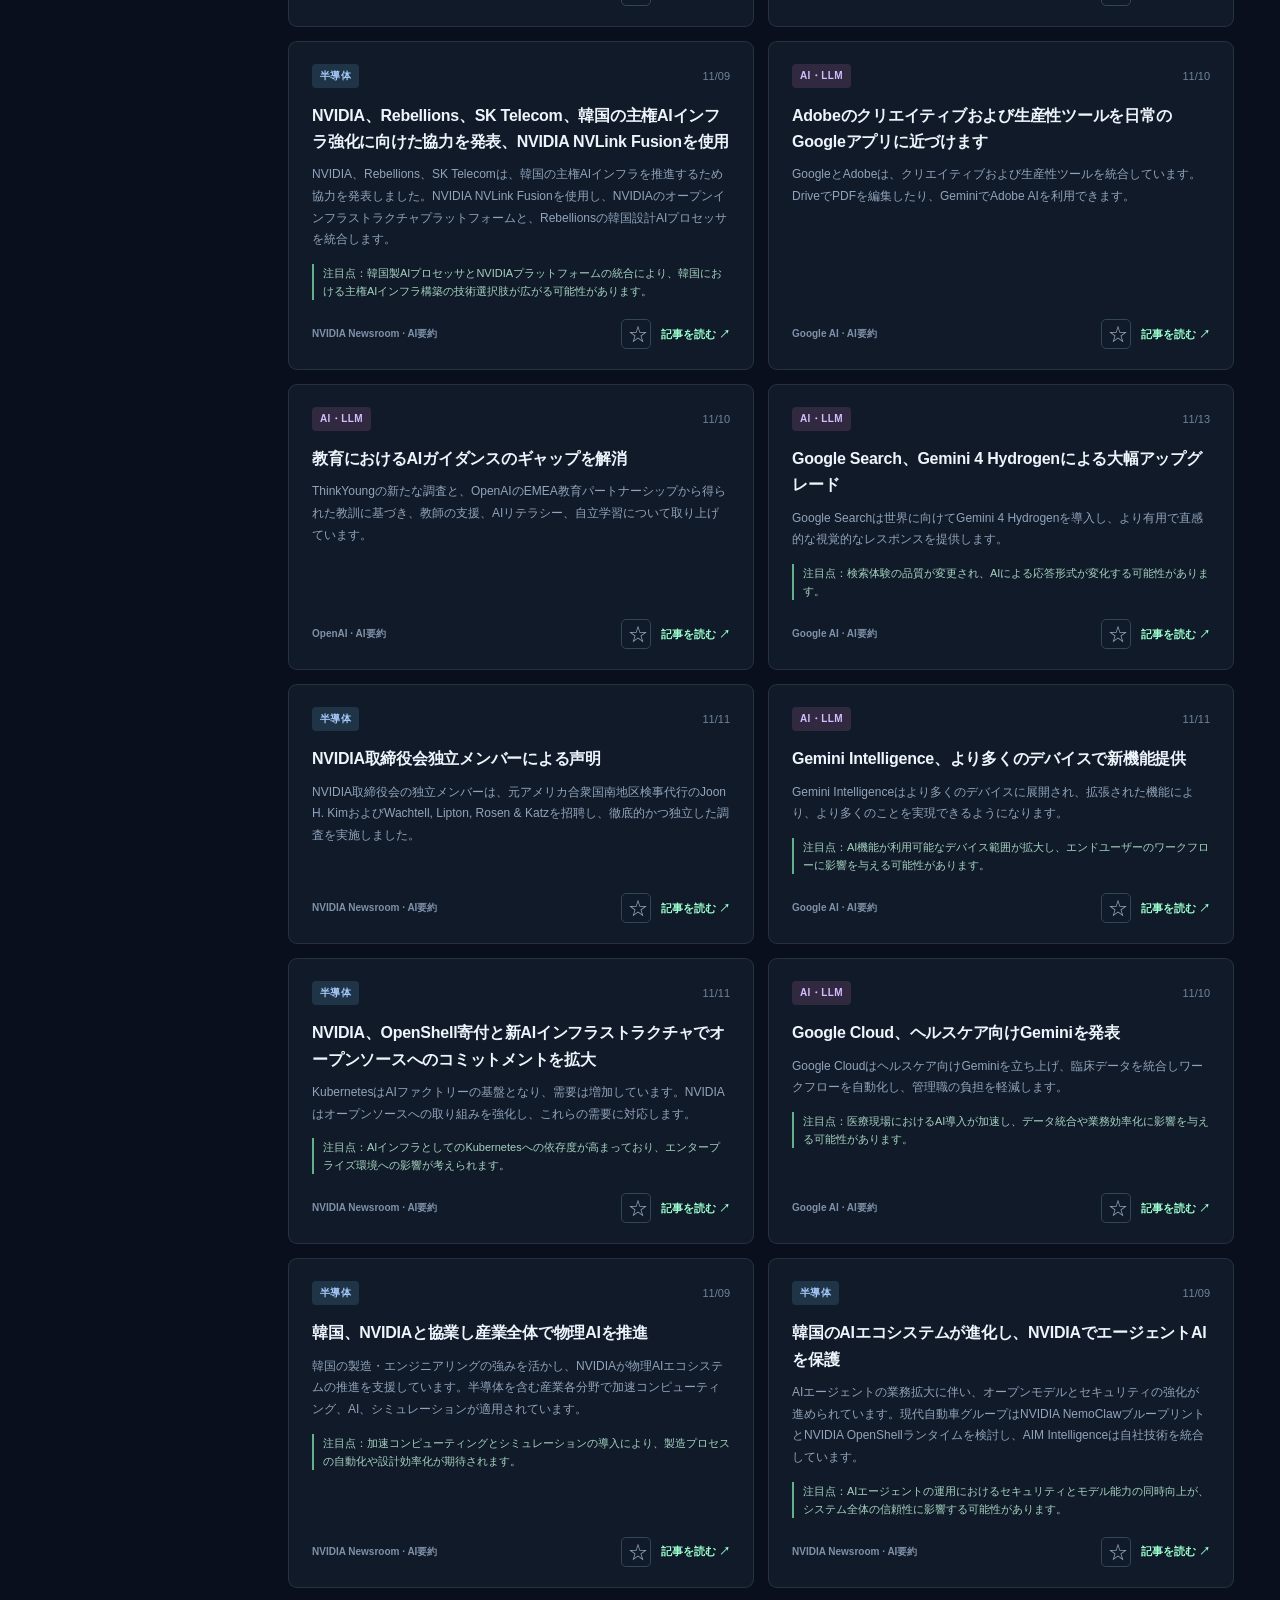
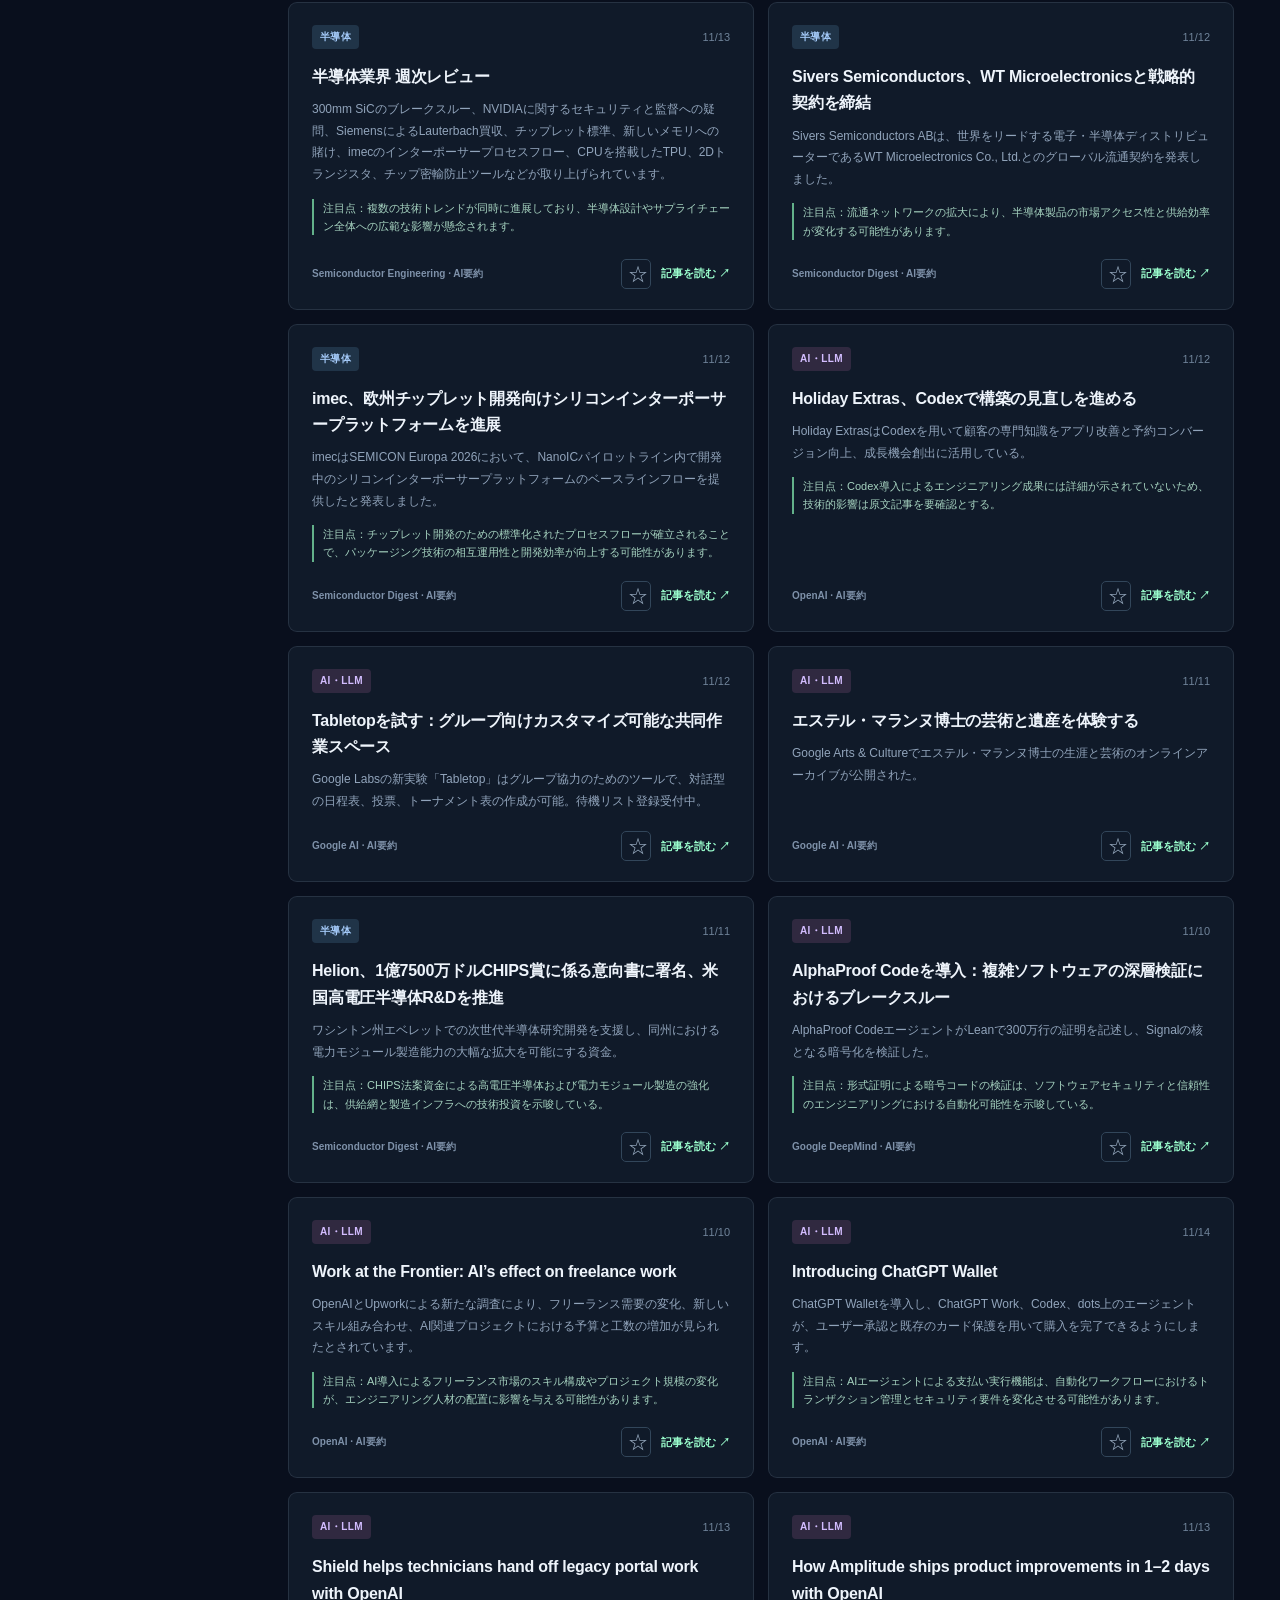
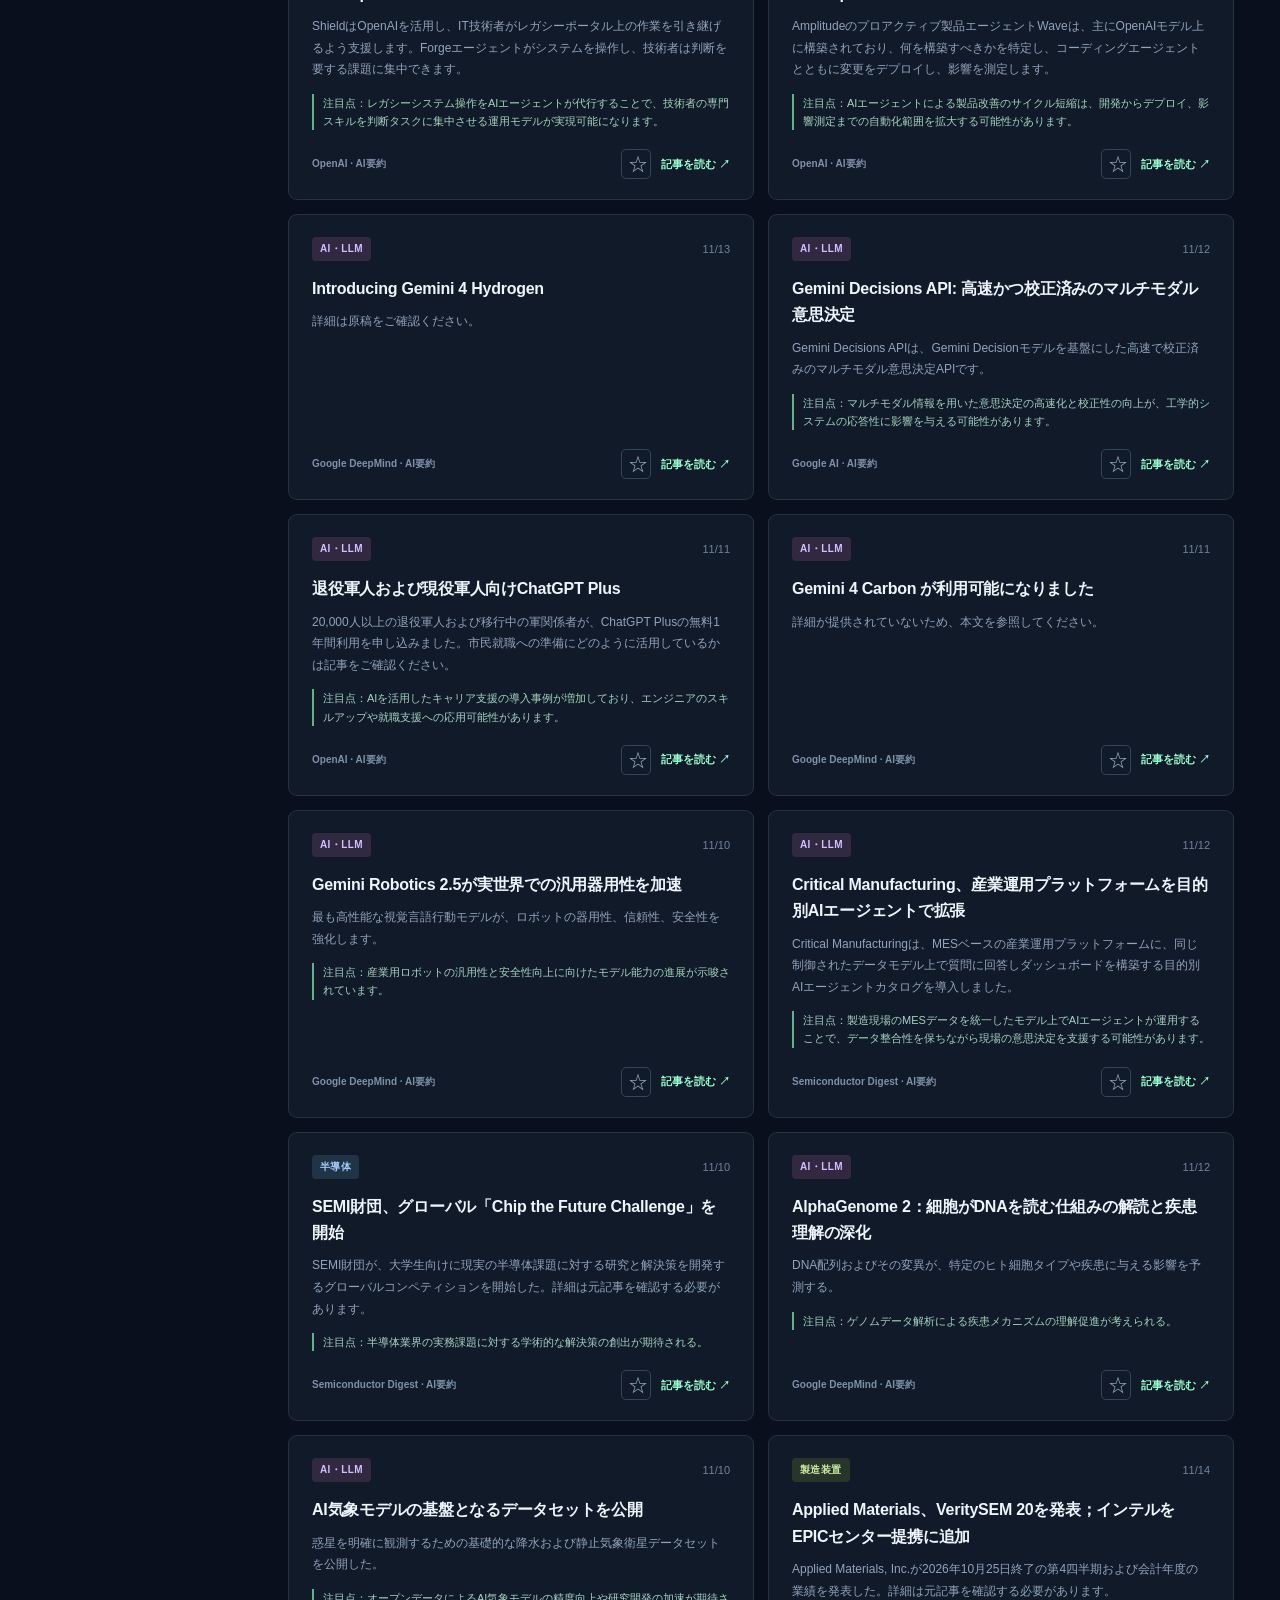
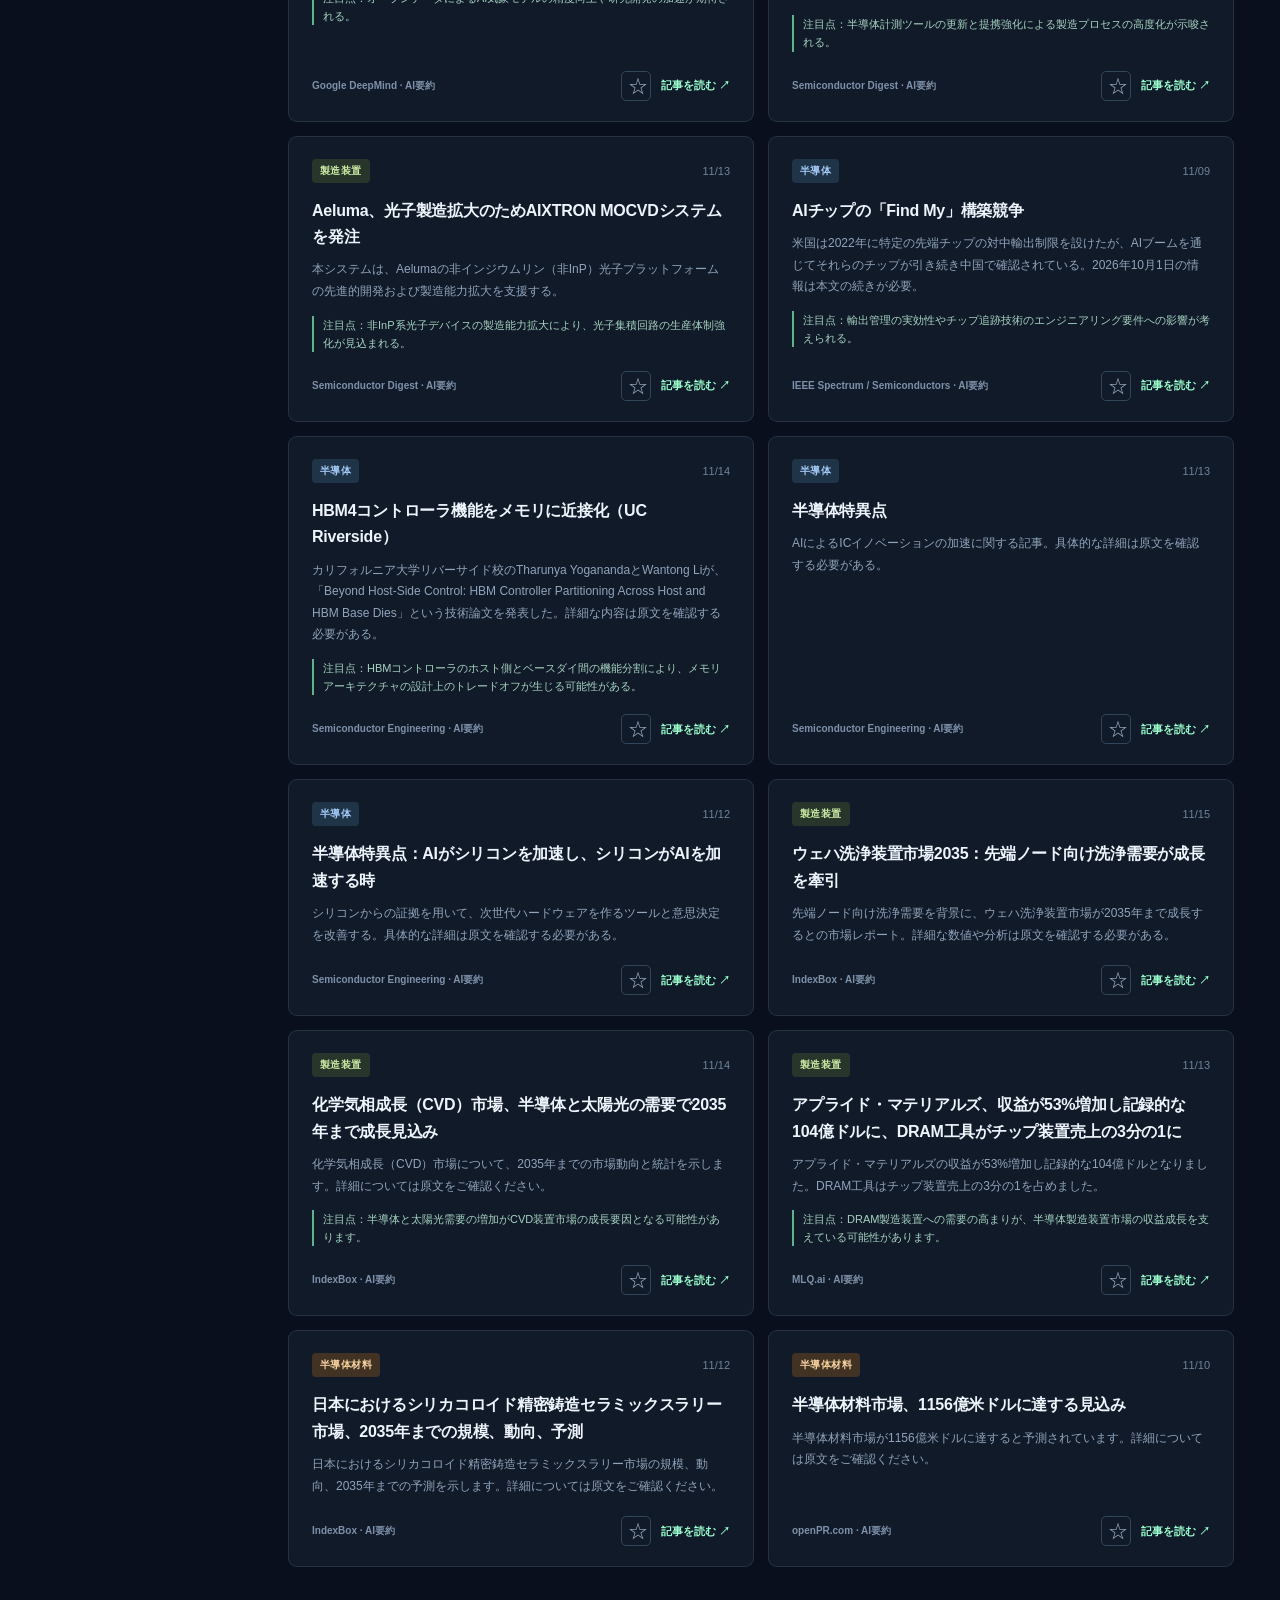
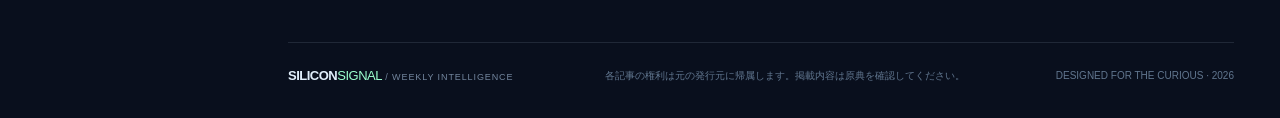
==== commit 7b8b0b20: "chore: fix words in index html" ====
--- a/site/index.html
+++ b/site/index.html
@@ -32,11 +32,11 @@
       </header>
       <main>
         <section class="intro" aria-labelledby="heading-main">
-          <div class="intro-copy"><div class="section-kicker"><span class="kicker-dash"></span> WEEKLY MARKET & TECH BRIEF</div><h1 id="heading-main">Signals shaping<br><em>what comes next.</em></h1><p>半導体・製造装置・材料、そしてAI。<br>産業と技術の変化を、一次情報へのリンクとともに毎週チェック。</p></div>
+          <div class="intro-copy"><div class="section-kicker"><span class="kicker-dash"></span> WEEKLY MARKET & TECH BRIEF</div><h1 id="heading-main">Signals shaping<br><em>what comes next.</em></h1><p>半導体デバイス・半導体製造装置・半導体材料、そしてAI。<br>半導体＆AI産業と技術の変化を、一次情報へのリンクとともに毎週チェック。</p></div>
           <div class="intro-decoration" aria-hidden="true"><div class="orbit orbit-1"></div><div class="orbit orbit-2"></div><div class="orbit orbit-3"></div><div class="orbit-core">Si<span>•</span>AI</div><div class="orbit-tag tag-1">LITHOGRAPHY</div><div class="orbit-tag tag-2">AI SYSTEMS</div><div class="orbit-tag tag-3">MATERIALS</div></div>
-          <div class="intro-meta"><div class="issue-chip"><span class="chip-dot"></span><span id="issue-number">ISSUE —</span></div><span id="issue-range">期間を読み込み中</span></div>
+          <div class="intro-meta"><div class="issue-chip"><span class="chip-dot"></span><span id="issue-number">ISSUE ー</span></div><span id="issue-range">期間を読み込み中</span></div>
         </section>
-        <section class="overview" aria-label="今週のハイライト"><div class="overview-heading"><div><div class="section-kicker accent">/ 01 — THE BIG PICTURE</div><h2>今週のピックアップ</h2></div><div class="edition-picker"><label for="edition-select">BACK ISSUES</label><select id="edition-select" aria-label="週を選択"></select></div></div>
+        <section class="overview" aria-label="今週のハイライト"><div class="overview-heading"><div><div class="section-kicker accent">/ 01 — THE BIG PICTURE</div><h2>今週のピックアップ</h2></div><div class="edition-picker"><label for="edition-select">BACK ISSUE</label><select id="edition-select" aria-label="週を選択"></select></div></div>
           <div class="highlight-grid"><article class="lead-card" id="lead-card"><div class="skeleton"></div></article><div class="signal-panel"><div class="panel-top"><span>THIS WEEK'S PULSE</span><span class="pulse-indicator"></span></div><div class="signal-stat" id="weekly-total">—<small>TRACKED STORIES</small></div><div class="mini-divider"></div><p class="panel-description" id="overview-text">データを読み込んでいます。</p><div id="category-bars" class="category-bars"></div><div class="panel-bottom">TRACKING 04 SECTORS <span>↗</span></div></div></div>
         </section>
         <section class="news-section" aria-labelledby="heading-news"><div class="overview-heading news-heading"><div><div class="section-kicker accent">/ 02 — THE SIGNAL FEED</div><h2 id="heading-news">記事を探す</h2></div><div class="result-caption" id="result-count">— STORIES</div></div>
